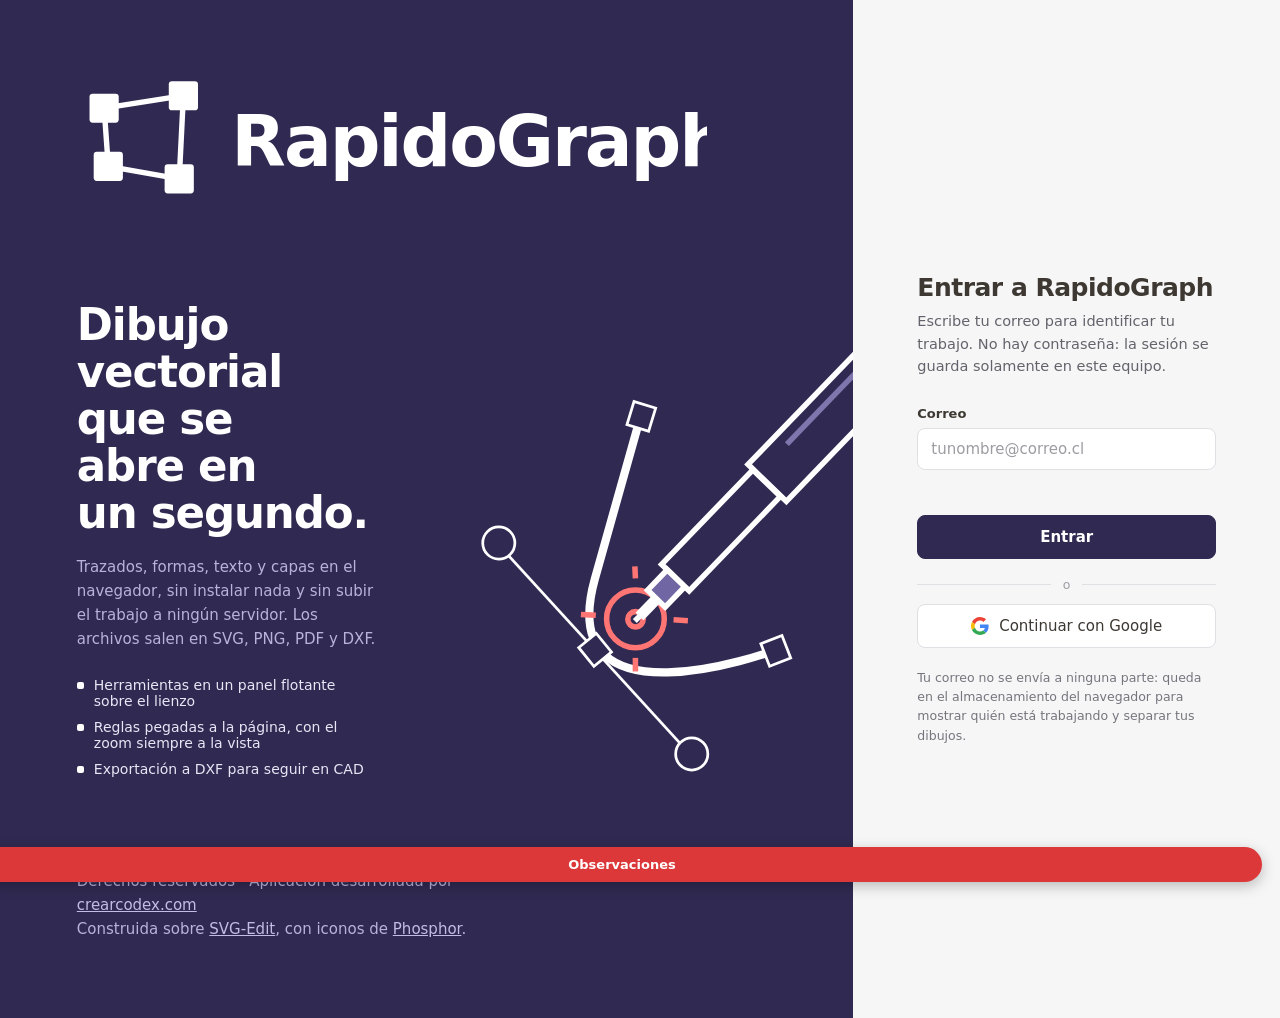
==== inicio.html @ 422cecb5 "RapidoGraph: editor vectorial web publicado en GitHub Pages Sitio estático con SVG-Edit 7.4.2 y la c" ====
<!DOCTYPE html>
<html lang="es">

<head>
  <meta charset="utf-8" />
  <meta name="viewport" content="width=device-width, initial-scale=1" />
  <title>RapidoGraph — dibujo vectorial</title>
  <link rel="icon" href="./marca/glifo.svg" />
  <style>
    :root {
      --tinta: #302a52;
      --tinta-alta: #423a6d;
      --tinta-texto: #e9e5f5;
      --crema: #f6f6f7;
      --marfil: #ffffff;
      --grafito: #3d3832;
      --borde: #dfdfe4;
      --rojo: #dc3839;
      --curva: cubic-bezier(0.23, 1, 0.32, 1);
    }

    * { box-sizing: border-box; }

    body {
      margin: 0;
      min-height: 100vh;
      display: grid;
      grid-template-columns: 2fr 1fr;
      font-family: 'Segoe UI', Inter, system-ui, sans-serif;
      color: var(--grafito);
      background: var(--crema);
    }

    /* ---------- lado de la marca ---------- */
    .presentacion {
      background: var(--tinta);
      color: var(--tinta-texto);
      padding: clamp(32px, 6vw, 80px);
      display: flex;
      flex-direction: column;
      justify-content: space-between;
      gap: 48px;
      overflow: hidden;
      position: relative;
    }

    .presentacion img.logo {
      width: min(720px, 90%);
      height: auto;
      color: var(--marfil);
    }

    .presentacion h1 {
      font-size: clamp(30px, 3.4vw, 46px);
      line-height: 1.08;
      letter-spacing: -0.025em;
      margin: 0 0 18px;
      max-width: 22ch;
      color: var(--marfil);
      text-wrap: balance;
    }

    .presentacion p {
      margin: 0;
      max-width: 46ch;
      font-size: 15px;
      line-height: 1.6;
      color: #b9b2dd;
    }

    .capacidades {
      list-style: none;
      margin: 26px 0 0;
      padding: 0;
      display: grid;
      gap: 10px;
      font-size: 14px;
      color: var(--tinta-texto);
    }

    .capacidades li {
      display: flex;
      align-items: baseline;
      gap: 10px;
    }

    .capacidades li::before {
      content: "";
      width: 7px;
      height: 7px;
      flex: 0 0 auto;
      border-radius: 2px;
      background: var(--marfil);
      transform: translateY(-1px);
    }

    .pie {
      font-size: 12.5px;
      color: #8f88bd;
    }

    .pie a { color: #c3bce6; }

    /* ---------- lado del ingreso ---------- */
    .ingreso {
      display: flex;
      align-items: center;
      justify-content: center;
      padding: clamp(28px, 5vw, 64px);
    }

    form {
      width: 100%;
      max-width: 380px;
    }

    h2 {
      font-size: 25px;
      letter-spacing: -0.02em;
      margin: 0 0 8px;
    }

    .subtitulo {
      margin: 0 0 28px;
      font-size: 14.5px;
      line-height: 1.55;
      color: #63636b;
    }

    label {
      display: block;
      font-size: 13px;
      font-weight: 600;
      margin-bottom: 7px;
    }

    input[type="email"] {
      width: 100%;
      font: inherit;
      font-size: 15px;
      color: var(--grafito);
      background: var(--marfil);
      border: 1px solid var(--borde);
      border-radius: 8px;
      padding: 11px 13px;
      caret-color: var(--rojo);
      transition: border-color 140ms ease, box-shadow 140ms ease;
    }

    input[type="email"]::placeholder { color: #9c9ca3; }

    input[type="email"]:hover { border-color: #c9c9d1; }

    input[type="email"]:focus {
      outline: none;
      border-color: var(--tinta);
      box-shadow: 0 0 0 3px rgba(48, 42, 82, .16);
    }

    input[type="email"][aria-invalid="true"] {
      border-color: var(--rojo);
      box-shadow: 0 0 0 3px rgba(220, 56, 57, .15);
    }

    .aviso {
      min-height: 19px;
      margin: 8px 0 0;
      font-size: 13px;
      color: var(--rojo);
    }

    button {
      width: 100%;
      margin-top: 18px;
      font: inherit;
      font-size: 15px;
      font-weight: 600;
      color: var(--marfil);
      background: var(--tinta);
      border: 1px solid var(--tinta);
      border-radius: 8px;
      padding: 12px 16px;
      cursor: pointer;
      transition: background-color 140ms ease, transform 140ms var(--curva);
    }

    button:hover { background: var(--tinta-alta); }
    button:active { transform: scale(0.985); }

    button:focus-visible {
      outline: 2px solid var(--tinta);
      outline-offset: 2px;
    }

    .letra-chica {
      margin: 20px 0 0;
      font-size: 12.5px;
      line-height: 1.55;
      color: #75757d;
    }

    .ultimo {
      margin-top: 24px;
      padding-top: 18px;
      border-top: 1px solid var(--borde);
      font-size: 13px;
      color: #63636b;
    }

    .ultimo button {
      width: auto;
      margin: 8px 0 0;
      font-size: 13.5px;
      font-weight: 500;
      color: var(--grafito);
      background: var(--marfil);
      border-color: var(--borde);
      padding: 8px 13px;
    }

    .ultimo button:hover { background: #e8e8ec; }

    .contenido {
      display: grid;
      grid-template-columns: minmax(300px, 1fr) auto;
      align-items: center;
      gap: clamp(24px, 4vw, 64px);
    }

    /* el dibujo del lápiz en su versión para fondo oscuro, sin lámina */
    .vitrina {
      justify-self: end;
    }

    .vitrina img {
      display: block;
      width: clamp(380px, 44vw, 780px);
      height: auto;
    }

    .separador {
      display: flex;
      align-items: center;
      gap: 12px;
      margin: 18px 0 12px;
      color: #9c9ca3;
      font-size: 12.5px;
    }

    .separador::before,
    .separador::after {
      content: "";
      flex: 1;
      border-top: 1px solid var(--borde);
    }

    button.google {
      display: flex;
      align-items: center;
      justify-content: center;
      gap: 10px;
      margin-top: 0;
      color: var(--grafito);
      background: var(--marfil);
      border: 1px solid var(--borde);
      font-weight: 500;
    }

    button.google:hover { background: #ececf0; }

    #zona_google .aviso {
      color: #63636b;
      min-height: 0;
    }

    #zona_google .aviso a { color: var(--tinta); }

    @media (max-width: 1100px) {
      .contenido { grid-template-columns: 1fr; }
      .vitrina { justify-self: start; }
    }

    @media (max-width: 860px) {
      body { grid-template-columns: 1fr; }
      .presentacion { gap: 28px; }
      .capacidades { display: none; }
    }

    @media (prefers-reduced-motion: reduce) {
      * { transition-duration: 0s !important; }
      button:active { transform: none; }
    }
  </style>
</head>

<body>
  <section class="presentacion">
    <img class="logo" src="./marca/rapidograph-blanco.svg" alt="RapidoGraph" width="360" height="89" />
    <div class="contenido">
      <div>
        <h1>Dibujo vectorial que se abre en un segundo.</h1>
        <p>
          Trazados, formas, texto y capas en el navegador, sin instalar nada y sin subir
          el trabajo a ningún servidor. Los archivos salen en SVG, PNG, PDF y DXF.
        </p>
        <ul class="capacidades">
          <li>Herramientas en un panel flotante sobre el lienzo</li>
          <li>Reglas pegadas a la página, con el zoom siempre a la vista</li>
          <li>Exportación a DXF para seguir en CAD</li>
        </ul>
      </div>
      <div class="vitrina">
        <img src="./marca/lapiz-portada-oscuro.svg" width="1200" height="1200"
          alt="Lápiz dibujando un trazado vectorial con nodos" />
      </div>
    </div>
    <p class="pie">
      Derechos reservados · Aplicación desarrollada por
      <a href="https://crearcodex.com">crearcodex.com</a><br>
      Construida sobre <a href="https://github.com/SVG-Edit/svgedit">SVG-Edit</a>,
      con iconos de <a href="https://phosphoricons.com">Phosphor</a>.
    </p>
  </section>

  <section class="ingreso">
    <form id="formulario" novalidate>
      <h2>Entrar a RapidoGraph</h2>
      <p class="subtitulo">
        Escribe tu correo para identificar tu trabajo. No hay contraseña: la sesión se
        guarda solamente en este equipo.
      </p>

      <label for="correo">Correo</label>
      <input id="correo" name="correo" type="email" inputmode="email" autocomplete="email"
        placeholder="tunombre@correo.cl" aria-describedby="aviso" required />
      <p class="aviso" id="aviso" role="status"></p>

      <button type="submit">Entrar</button>

      <div class="separador" aria-hidden="true"><span>o</span></div>

      <!-- Cuando hay un ID de cliente configurado, aquí se dibuja el botón
           oficial de Google; si no, un botón propio que explica cómo activarlo. -->
      <div id="zona_google">
        <button type="button" id="boton_google" class="google">
          <svg width="18" height="18" viewBox="0 0 48 48" aria-hidden="true">
            <path fill="#EA4335" d="M24 9.5c3.54 0 6.71 1.22 9.21 3.6l6.85-6.85C35.9 2.38 30.47 0 24 0 14.62 0 6.51 5.38 2.56 13.22l7.98 6.19C12.43 13.72 17.74 9.5 24 9.5z"/>
            <path fill="#4285F4" d="M46.98 24.55c0-1.57-.15-3.09-.38-4.55H24v9.02h12.94c-.58 2.96-2.26 5.48-4.78 7.18l7.73 6c4.51-4.18 7.09-10.36 7.09-17.65z"/>
            <path fill="#FBBC05" d="M10.53 28.59c-.48-1.45-.76-2.99-.76-4.59s.27-3.14.76-4.59l-7.98-6.19C.92 16.46 0 20.12 0 24c0 3.88.92 7.54 2.56 10.78l7.97-6.19z"/>
            <path fill="#34A853" d="M24 48c6.48 0 11.93-2.13 15.89-5.81l-7.73-6c-2.15 1.45-4.92 2.3-8.16 2.3-6.26 0-11.57-4.22-13.47-9.91l-7.98 6.19C6.51 42.62 14.62 48 24 48z"/>
          </svg>
          Continuar con Google
        </button>
        <p class="aviso" id="aviso_google" role="status"></p>
      </div>

      <p class="letra-chica">
        Tu correo no se envía a ninguna parte: queda en el almacenamiento del navegador
        para mostrar quién está trabajando y separar tus dibujos.
      </p>

      <div class="ultimo" id="ultimo" hidden>
        La última sesión en este equipo fue <strong id="ultimo_correo"></strong>.
        <button type="button" id="continuar">Continuar con esa cuenta</button>
      </div>
    </form>
  </section>

  <script type="module">
    import { GOOGLE_CLIENT_ID } from './config-google.js'

    const CLAVE = 'rg_sesion'
    const formulario = document.getElementById('formulario')
    const campo = document.getElementById('correo')
    const aviso = document.getElementById('aviso')

    const leer = () => {
      try {
        const bruto = localStorage.getItem(CLAVE)
        return bruto ? JSON.parse(bruto) : null
      } catch { return null }
    }

    const entrar = (correo) => {
      try {
        localStorage.setItem(CLAVE, JSON.stringify({ correo, desde: new Date().toISOString() }))
      } catch {
        aviso.textContent = 'El navegador no permite guardar la sesión; se abrirá igual.'
      }
      location.href = './index.html'
    }

    // Si ya hubo una sesión en este equipo, se ofrece continuar con ella.
    const previa = leer()
    if (previa && previa.correo) {
      campo.value = previa.correo
      const bloque = document.getElementById('ultimo')
      document.getElementById('ultimo_correo').textContent = previa.correo
      bloque.hidden = false
      document.getElementById('continuar').addEventListener('click', () => entrar(previa.correo))
    }

    campo.addEventListener('input', () => {
      campo.removeAttribute('aria-invalid')
      aviso.textContent = ''
    })

    formulario.addEventListener('submit', (evento) => {
      evento.preventDefault()
      const correo = campo.value.trim()
      const valido = /^[^\s@]+@[^\s@]+\.[^\s@]{2,}$/.test(correo)
      if (!valido) {
        campo.setAttribute('aria-invalid', 'true')
        aviso.textContent = correo ? 'Ese correo no parece válido.' : 'Escribe tu correo para entrar.'
        campo.focus()
        return
      }
      entrar(correo)
    })

    /* ---------- acceso con Google (Google Identity Services) ---------- */
    const botonGoogle = document.getElementById('boton_google')
    const avisoGoogle = document.getElementById('aviso_google')

    // El token de Google es un JWT: la identidad viene en la parte del medio.
    const correoDelToken = (jwt) => {
      const cuerpo = JSON.parse(atob(jwt.split('.')[1].replace(/-/g, '+').replace(/_/g, '/')))
      return cuerpo.email_verified ? cuerpo.email : null
    }

    const cargarGoogle = () => new Promise((resolve, reject) => {
      if (window.google && window.google.accounts) return resolve()
      const script = document.createElement('script')
      script.src = 'https://accounts.google.com/gsi/client'
      script.onload = () => resolve()
      script.onerror = () => reject(new Error('sin conexión con Google'))
      document.head.append(script)
    })

    if (GOOGLE_CLIENT_ID) {
      cargarGoogle().then(() => {
        window.google.accounts.id.initialize({
          client_id: GOOGLE_CLIENT_ID,
          callback: (r) => {
            const correo = correoDelToken(r.credential)
            if (correo) entrar(correo)
            else avisoGoogle.textContent = 'Google no confirmó el correo de esa cuenta.'
          }
        })
        // el botón oficial reemplaza al propio
        botonGoogle.remove()
        window.google.accounts.id.renderButton(document.getElementById('zona_google'), {
          type: 'standard', theme: 'outline', size: 'large',
          text: 'continue_with', width: 380, locale: 'es'
        })
      }).catch(() => {
        avisoGoogle.textContent = 'No se pudo cargar el acceso de Google (¿sin internet?). Usa el correo de más arriba.'
      })
    } else {
      botonGoogle.addEventListener('click', () => {
        avisoGoogle.innerHTML = 'Para activar el acceso con Google hay que crear un ' +
          'ID de cliente OAuth (gratis) en la <a href="https://console.cloud.google.com/apis/credentials">consola de Google</a> ' +
          'y pegarlo en <code>app/config-google.js</code>; las instrucciones están en ese archivo. ' +
          'Mientras tanto, entra con tu correo más arriba.'
      })
    }
  </script>
  <script type="module" src="./anotador.js"></script>
</body>

</html>
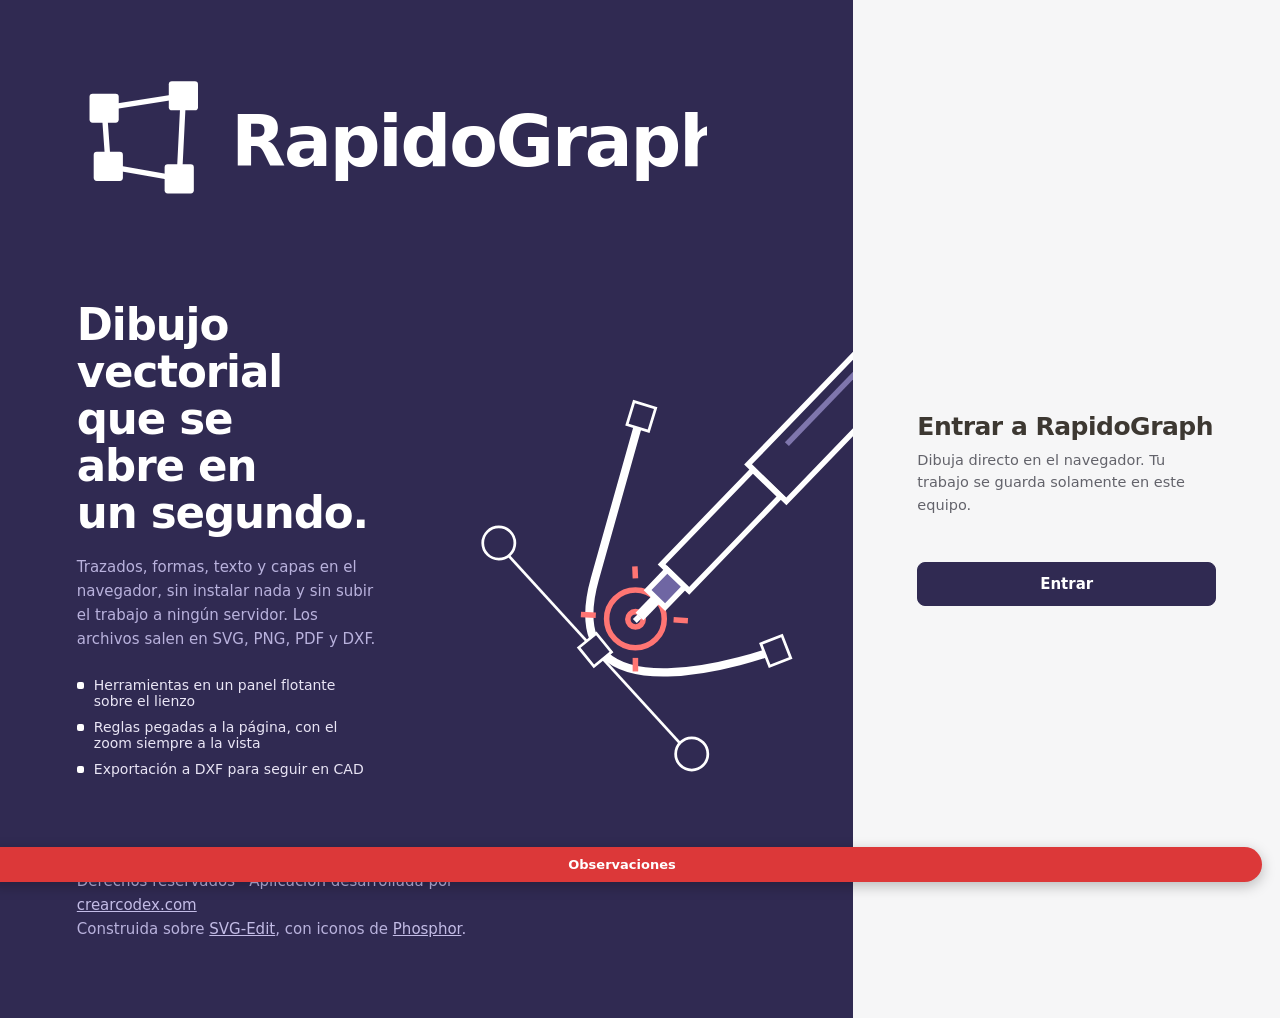
==== commit 0d7cb9bb: "Portada: ingreso solo con el botón Entrar Se retira por ahora el ingreso por correo y el acceso con " ====
--- a/inicio.html
+++ b/inicio.html
@@ -109,7 +109,8 @@
       padding: clamp(28px, 5vw, 64px);
     }
 
-    form {
+    form,
+    .entrada {
       width: 100%;
       max-width: 380px;
     }
@@ -323,147 +324,22 @@
   </section>
 
   <section class="ingreso">
-    <form id="formulario" novalidate>
+    <div class="entrada">
       <h2>Entrar a RapidoGraph</h2>
       <p class="subtitulo">
-        Escribe tu correo para identificar tu trabajo. No hay contraseña: la sesión se
-        guarda solamente en este equipo.
+        Dibuja directo en el navegador. Tu trabajo se guarda solamente en este equipo.
       </p>
-
-      <label for="correo">Correo</label>
-      <input id="correo" name="correo" type="email" inputmode="email" autocomplete="email"
-        placeholder="tunombre@correo.cl" aria-describedby="aviso" required />
-      <p class="aviso" id="aviso" role="status"></p>
-
-      <button type="submit">Entrar</button>
-
-      <div class="separador" aria-hidden="true"><span>o</span></div>
-
-      <!-- Cuando hay un ID de cliente configurado, aquí se dibuja el botón
-           oficial de Google; si no, un botón propio que explica cómo activarlo. -->
-      <div id="zona_google">
-        <button type="button" id="boton_google" class="google">
-          <svg width="18" height="18" viewBox="0 0 48 48" aria-hidden="true">
-            <path fill="#EA4335" d="M24 9.5c3.54 0 6.71 1.22 9.21 3.6l6.85-6.85C35.9 2.38 30.47 0 24 0 14.62 0 6.51 5.38 2.56 13.22l7.98 6.19C12.43 13.72 17.74 9.5 24 9.5z"/>
-            <path fill="#4285F4" d="M46.98 24.55c0-1.57-.15-3.09-.38-4.55H24v9.02h12.94c-.58 2.96-2.26 5.48-4.78 7.18l7.73 6c4.51-4.18 7.09-10.36 7.09-17.65z"/>
-            <path fill="#FBBC05" d="M10.53 28.59c-.48-1.45-.76-2.99-.76-4.59s.27-3.14.76-4.59l-7.98-6.19C.92 16.46 0 20.12 0 24c0 3.88.92 7.54 2.56 10.78l7.97-6.19z"/>
-            <path fill="#34A853" d="M24 48c6.48 0 11.93-2.13 15.89-5.81l-7.73-6c-2.15 1.45-4.92 2.3-8.16 2.3-6.26 0-11.57-4.22-13.47-9.91l-7.98 6.19C6.51 42.62 14.62 48 24 48z"/>
-          </svg>
-          Continuar con Google
-        </button>
-        <p class="aviso" id="aviso_google" role="status"></p>
-      </div>
-
-      <p class="letra-chica">
-        Tu correo no se envía a ninguna parte: queda en el almacenamiento del navegador
-        para mostrar quién está trabajando y separar tus dibujos.
-      </p>
-
-      <div class="ultimo" id="ultimo" hidden>
-        La última sesión en este equipo fue <strong id="ultimo_correo"></strong>.
-        <button type="button" id="continuar">Continuar con esa cuenta</button>
-      </div>
-    </form>
+      <button type="button" id="entrar">Entrar</button>
+    </div>
   </section>
 
   <script type="module">
-    import { GOOGLE_CLIENT_ID } from './config-google.js'
-
-    const CLAVE = 'rg_sesion'
-    const formulario = document.getElementById('formulario')
-    const campo = document.getElementById('correo')
-    const aviso = document.getElementById('aviso')
-
-    const leer = () => {
+    document.getElementById('entrar').addEventListener('click', () => {
       try {
-        const bruto = localStorage.getItem(CLAVE)
-        return bruto ? JSON.parse(bruto) : null
-      } catch { return null }
-    }
-
-    const entrar = (correo) => {
-      try {
-        localStorage.setItem(CLAVE, JSON.stringify({ correo, desde: new Date().toISOString() }))
-      } catch {
-        aviso.textContent = 'El navegador no permite guardar la sesión; se abrirá igual.'
-      }
+        localStorage.setItem('rg_sesion', JSON.stringify({ correo: null, desde: new Date().toISOString() }))
+      } catch { /* modo privado: el editor abre igual */ }
       location.href = './index.html'
-    }
-
-    // Si ya hubo una sesión en este equipo, se ofrece continuar con ella.
-    const previa = leer()
-    if (previa && previa.correo) {
-      campo.value = previa.correo
-      const bloque = document.getElementById('ultimo')
-      document.getElementById('ultimo_correo').textContent = previa.correo
-      bloque.hidden = false
-      document.getElementById('continuar').addEventListener('click', () => entrar(previa.correo))
-    }
-
-    campo.addEventListener('input', () => {
-      campo.removeAttribute('aria-invalid')
-      aviso.textContent = ''
     })
-
-    formulario.addEventListener('submit', (evento) => {
-      evento.preventDefault()
-      const correo = campo.value.trim()
-      const valido = /^[^\s@]+@[^\s@]+\.[^\s@]{2,}$/.test(correo)
-      if (!valido) {
-        campo.setAttribute('aria-invalid', 'true')
-        aviso.textContent = correo ? 'Ese correo no parece válido.' : 'Escribe tu correo para entrar.'
-        campo.focus()
-        return
-      }
-      entrar(correo)
-    })
-
-    /* ---------- acceso con Google (Google Identity Services) ---------- */
-    const botonGoogle = document.getElementById('boton_google')
-    const avisoGoogle = document.getElementById('aviso_google')
-
-    // El token de Google es un JWT: la identidad viene en la parte del medio.
-    const correoDelToken = (jwt) => {
-      const cuerpo = JSON.parse(atob(jwt.split('.')[1].replace(/-/g, '+').replace(/_/g, '/')))
-      return cuerpo.email_verified ? cuerpo.email : null
-    }
-
-    const cargarGoogle = () => new Promise((resolve, reject) => {
-      if (window.google && window.google.accounts) return resolve()
-      const script = document.createElement('script')
-      script.src = 'https://accounts.google.com/gsi/client'
-      script.onload = () => resolve()
-      script.onerror = () => reject(new Error('sin conexión con Google'))
-      document.head.append(script)
-    })
-
-    if (GOOGLE_CLIENT_ID) {
-      cargarGoogle().then(() => {
-        window.google.accounts.id.initialize({
-          client_id: GOOGLE_CLIENT_ID,
-          callback: (r) => {
-            const correo = correoDelToken(r.credential)
-            if (correo) entrar(correo)
-            else avisoGoogle.textContent = 'Google no confirmó el correo de esa cuenta.'
-          }
-        })
-        // el botón oficial reemplaza al propio
-        botonGoogle.remove()
-        window.google.accounts.id.renderButton(document.getElementById('zona_google'), {
-          type: 'standard', theme: 'outline', size: 'large',
-          text: 'continue_with', width: 380, locale: 'es'
-        })
-      }).catch(() => {
-        avisoGoogle.textContent = 'No se pudo cargar el acceso de Google (¿sin internet?). Usa el correo de más arriba.'
-      })
-    } else {
-      botonGoogle.addEventListener('click', () => {
-        avisoGoogle.innerHTML = 'Para activar el acceso con Google hay que crear un ' +
-          'ID de cliente OAuth (gratis) en la <a href="https://console.cloud.google.com/apis/credentials">consola de Google</a> ' +
-          'y pegarlo en <code>app/config-google.js</code>; las instrucciones están en ese archivo. ' +
-          'Mientras tanto, entra con tu correo más arriba.'
-      })
-    }
   </script>
   <script type="module" src="./anotador.js"></script>
 </body>
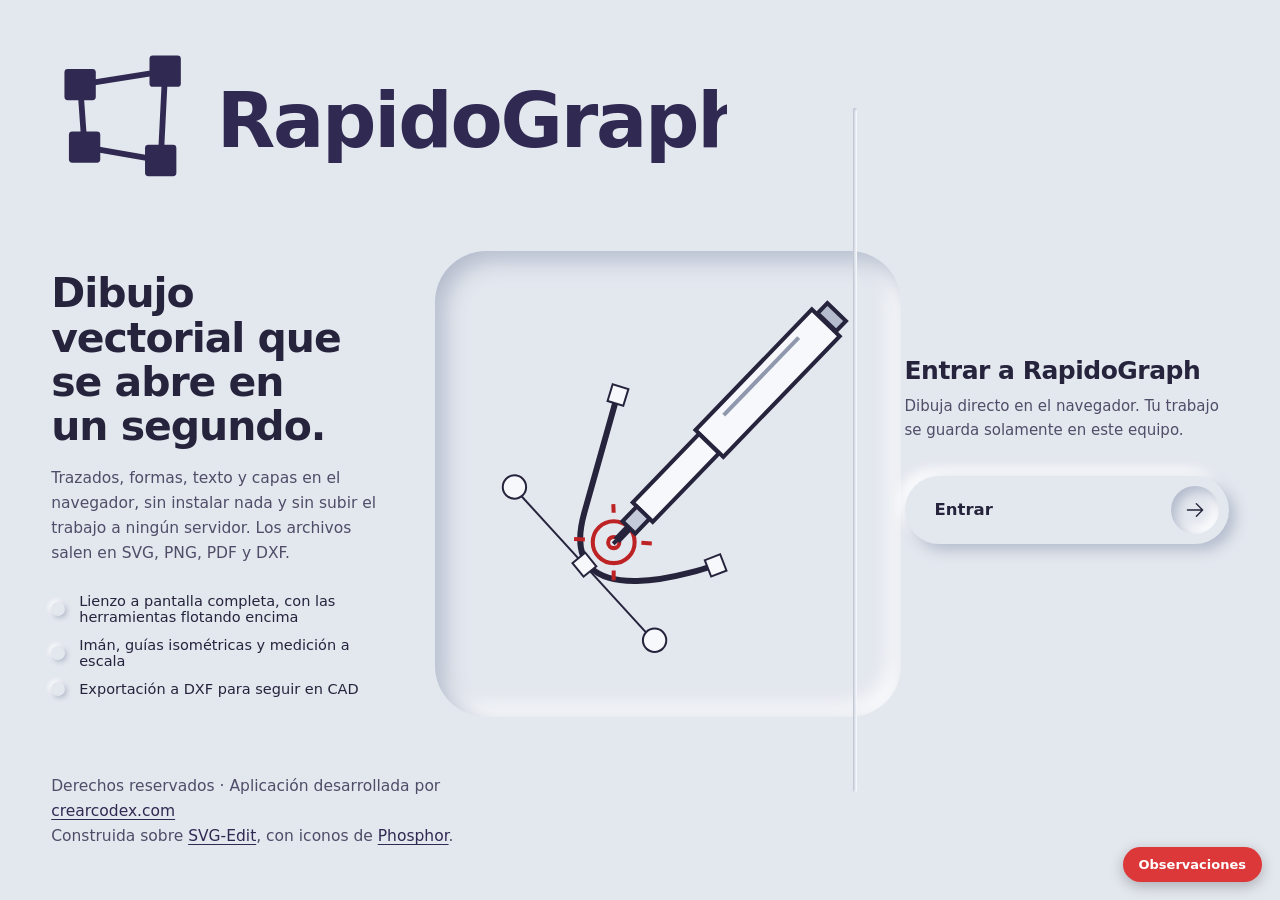
==== commit be1c3a60: "Portada en relieve, con el logotipo y el lápiz grande La portada comparte la superficie neumórfica d" ====
--- a/inicio.html
+++ b/inicio.html
@@ -1,347 +1,324 @@
-<!DOCTYPE html>
-<html lang="es">
-
-<head>
-  <meta charset="utf-8" />
-  <meta name="viewport" content="width=device-width, initial-scale=1" />
-  <title>RapidoGraph — dibujo vectorial</title>
-  <link rel="icon" href="./marca/glifo.svg" />
-  <style>
-    :root {
-      --tinta: #302a52;
-      --tinta-alta: #423a6d;
-      --tinta-texto: #e9e5f5;
-      --crema: #f6f6f7;
-      --marfil: #ffffff;
-      --grafito: #3d3832;
-      --borde: #dfdfe4;
-      --rojo: #dc3839;
-      --curva: cubic-bezier(0.23, 1, 0.32, 1);
-    }
-
-    * { box-sizing: border-box; }
-
-    body {
-      margin: 0;
-      min-height: 100vh;
-      display: grid;
-      grid-template-columns: 2fr 1fr;
-      font-family: 'Segoe UI', Inter, system-ui, sans-serif;
-      color: var(--grafito);
-      background: var(--crema);
-    }
-
-    /* ---------- lado de la marca ---------- */
-    .presentacion {
-      background: var(--tinta);
-      color: var(--tinta-texto);
-      padding: clamp(32px, 6vw, 80px);
-      display: flex;
-      flex-direction: column;
-      justify-content: space-between;
-      gap: 48px;
-      overflow: hidden;
-      position: relative;
-    }
-
-    .presentacion img.logo {
-      width: min(720px, 90%);
-      height: auto;
-      color: var(--marfil);
-    }
-
-    .presentacion h1 {
-      font-size: clamp(30px, 3.4vw, 46px);
-      line-height: 1.08;
-      letter-spacing: -0.025em;
-      margin: 0 0 18px;
-      max-width: 22ch;
-      color: var(--marfil);
-      text-wrap: balance;
-    }
-
-    .presentacion p {
-      margin: 0;
-      max-width: 46ch;
-      font-size: 15px;
-      line-height: 1.6;
-      color: #b9b2dd;
-    }
-
-    .capacidades {
-      list-style: none;
-      margin: 26px 0 0;
-      padding: 0;
-      display: grid;
-      gap: 10px;
-      font-size: 14px;
-      color: var(--tinta-texto);
-    }
-
-    .capacidades li {
-      display: flex;
-      align-items: baseline;
-      gap: 10px;
-    }
-
-    .capacidades li::before {
-      content: "";
-      width: 7px;
-      height: 7px;
-      flex: 0 0 auto;
-      border-radius: 2px;
-      background: var(--marfil);
-      transform: translateY(-1px);
-    }
-
-    .pie {
-      font-size: 12.5px;
-      color: #8f88bd;
-    }
-
-    .pie a { color: #c3bce6; }
-
-    /* ---------- lado del ingreso ---------- */
-    .ingreso {
-      display: flex;
-      align-items: center;
-      justify-content: center;
-      padding: clamp(28px, 5vw, 64px);
-    }
-
-    form,
-    .entrada {
-      width: 100%;
-      max-width: 380px;
-    }
-
-    h2 {
-      font-size: 25px;
-      letter-spacing: -0.02em;
-      margin: 0 0 8px;
-    }
-
-    .subtitulo {
-      margin: 0 0 28px;
-      font-size: 14.5px;
-      line-height: 1.55;
-      color: #63636b;
-    }
-
-    label {
-      display: block;
-      font-size: 13px;
-      font-weight: 600;
-      margin-bottom: 7px;
-    }
-
-    input[type="email"] {
-      width: 100%;
-      font: inherit;
-      font-size: 15px;
-      color: var(--grafito);
-      background: var(--marfil);
-      border: 1px solid var(--borde);
-      border-radius: 8px;
-      padding: 11px 13px;
-      caret-color: var(--rojo);
-      transition: border-color 140ms ease, box-shadow 140ms ease;
-    }
-
-    input[type="email"]::placeholder { color: #9c9ca3; }
-
-    input[type="email"]:hover { border-color: #c9c9d1; }
-
-    input[type="email"]:focus {
-      outline: none;
-      border-color: var(--tinta);
-      box-shadow: 0 0 0 3px rgba(48, 42, 82, .16);
-    }
-
-    input[type="email"][aria-invalid="true"] {
-      border-color: var(--rojo);
-      box-shadow: 0 0 0 3px rgba(220, 56, 57, .15);
-    }
-
-    .aviso {
-      min-height: 19px;
-      margin: 8px 0 0;
-      font-size: 13px;
-      color: var(--rojo);
-    }
-
-    button {
-      width: 100%;
-      margin-top: 18px;
-      font: inherit;
-      font-size: 15px;
-      font-weight: 600;
-      color: var(--marfil);
-      background: var(--tinta);
-      border: 1px solid var(--tinta);
-      border-radius: 8px;
-      padding: 12px 16px;
-      cursor: pointer;
-      transition: background-color 140ms ease, transform 140ms var(--curva);
-    }
-
-    button:hover { background: var(--tinta-alta); }
-    button:active { transform: scale(0.985); }
-
-    button:focus-visible {
-      outline: 2px solid var(--tinta);
-      outline-offset: 2px;
-    }
-
-    .letra-chica {
-      margin: 20px 0 0;
-      font-size: 12.5px;
-      line-height: 1.55;
-      color: #75757d;
-    }
-
-    .ultimo {
-      margin-top: 24px;
-      padding-top: 18px;
-      border-top: 1px solid var(--borde);
-      font-size: 13px;
-      color: #63636b;
-    }
-
-    .ultimo button {
-      width: auto;
-      margin: 8px 0 0;
-      font-size: 13.5px;
-      font-weight: 500;
-      color: var(--grafito);
-      background: var(--marfil);
-      border-color: var(--borde);
-      padding: 8px 13px;
-    }
-
-    .ultimo button:hover { background: #e8e8ec; }
-
-    .contenido {
-      display: grid;
-      grid-template-columns: minmax(300px, 1fr) auto;
-      align-items: center;
-      gap: clamp(24px, 4vw, 64px);
-    }
-
-    /* el dibujo del lápiz en su versión para fondo oscuro, sin lámina */
-    .vitrina {
-      justify-self: end;
-    }
-
-    .vitrina img {
-      display: block;
-      width: clamp(380px, 44vw, 780px);
-      height: auto;
-    }
-
-    .separador {
-      display: flex;
-      align-items: center;
-      gap: 12px;
-      margin: 18px 0 12px;
-      color: #9c9ca3;
-      font-size: 12.5px;
-    }
-
-    .separador::before,
-    .separador::after {
-      content: "";
-      flex: 1;
-      border-top: 1px solid var(--borde);
-    }
-
-    button.google {
-      display: flex;
-      align-items: center;
-      justify-content: center;
-      gap: 10px;
-      margin-top: 0;
-      color: var(--grafito);
-      background: var(--marfil);
-      border: 1px solid var(--borde);
-      font-weight: 500;
-    }
-
-    button.google:hover { background: #ececf0; }
-
-    #zona_google .aviso {
-      color: #63636b;
-      min-height: 0;
-    }
-
-    #zona_google .aviso a { color: var(--tinta); }
-
-    @media (max-width: 1100px) {
-      .contenido { grid-template-columns: 1fr; }
-      .vitrina { justify-self: start; }
-    }
-
-    @media (max-width: 860px) {
-      body { grid-template-columns: 1fr; }
-      .presentacion { gap: 28px; }
-      .capacidades { display: none; }
-    }
-
-    @media (prefers-reduced-motion: reduce) {
-      * { transition-duration: 0s !important; }
-      button:active { transform: none; }
-    }
-  </style>
-</head>
-
-<body>
-  <section class="presentacion">
-    <img class="logo" src="./marca/rapidograph-blanco.svg" alt="RapidoGraph" width="360" height="89" />
-    <div class="contenido">
-      <div>
-        <h1>Dibujo vectorial que se abre en un segundo.</h1>
-        <p>
-          Trazados, formas, texto y capas en el navegador, sin instalar nada y sin subir
-          el trabajo a ningún servidor. Los archivos salen en SVG, PNG, PDF y DXF.
-        </p>
-        <ul class="capacidades">
-          <li>Herramientas en un panel flotante sobre el lienzo</li>
-          <li>Reglas pegadas a la página, con el zoom siempre a la vista</li>
-          <li>Exportación a DXF para seguir en CAD</li>
-        </ul>
-      </div>
-      <div class="vitrina">
-        <img src="./marca/lapiz-portada-oscuro.svg" width="1200" height="1200"
-          alt="Lápiz dibujando un trazado vectorial con nodos" />
-      </div>
-    </div>
-    <p class="pie">
-      Derechos reservados · Aplicación desarrollada por
-      <a href="https://crearcodex.com">crearcodex.com</a><br>
-      Construida sobre <a href="https://github.com/SVG-Edit/svgedit">SVG-Edit</a>,
-      con iconos de <a href="https://phosphoricons.com">Phosphor</a>.
-    </p>
-  </section>
-
-  <section class="ingreso">
-    <div class="entrada">
-      <h2>Entrar a RapidoGraph</h2>
-      <p class="subtitulo">
-        Dibuja directo en el navegador. Tu trabajo se guarda solamente en este equipo.
-      </p>
-      <button type="button" id="entrar">Entrar</button>
-    </div>
-  </section>
-
-  <script type="module">
-    document.getElementById('entrar').addEventListener('click', () => {
-      try {
-        localStorage.setItem('rg_sesion', JSON.stringify({ correo: null, desde: new Date().toISOString() }))
-      } catch { /* modo privado: el editor abre igual */ }
-      location.href = './index.html'
-    })
-  </script>
-  <script type="module" src="./anotador.js"></script>
-</body>
-
-</html>
+<!DOCTYPE html>
+<html lang="es">
+
+<head>
+  <meta charset="utf-8" />
+  <meta name="viewport" content="width=device-width, initial-scale=1" />
+  <title>RapidoGraph — dibujo vectorial</title>
+  <link rel="icon" href="./marca/glifo.svg" />
+  <style>
+    /* Misma superficie en relieve que el editor: un solo tono, y la forma la dan
+       una sombra de luz arriba a la izquierda y otra de sombra abajo a la derecha. */
+    :root {
+      --nm-base: #e3e7ee;
+      --nm-luz: #ffffff;
+      --nm-sombra: #b3bbcc;
+      --nm-sombra-honda: #a3adc1;
+      --nm-tinta: #26243d;         /* 12.1:1 sobre la base */
+      --nm-tinta-suave: #4f4d68;   /* 6.5:1 */
+      --nm-acento: #bd2325;        /* 4.9:1 */
+      --nm-indigo: #302a52;
+
+      --nm-relieve: 6px 6px 14px var(--nm-sombra), -6px -6px 14px var(--nm-luz);
+      --nm-relieve-alto: 10px 14px 26px var(--nm-sombra-honda), -9px -9px 20px var(--nm-luz);
+      --nm-relieve-bajo: 2px 2px 5px var(--nm-sombra), -2px -2px 5px var(--nm-luz);
+      --nm-hundido: inset 5px 5px 11px var(--nm-sombra), inset -5px -5px 11px var(--nm-luz);
+      --nm-bandeja: inset 9px 9px 22px var(--nm-sombra), inset -9px -9px 22px var(--nm-luz);
+
+      --nm-tiempo: 200ms;
+      --nm-curva: cubic-bezier(0.22, 1, 0.36, 1);
+    }
+
+    * { box-sizing: border-box; }
+
+    html { background: var(--nm-base); }
+
+    body {
+      margin: 0;
+      min-height: 100vh;
+      display: grid;
+      grid-template-columns: 2fr 1fr;
+      font-family: 'Segoe UI', Inter, system-ui, sans-serif;
+      color: var(--nm-tinta);
+      background: var(--nm-base);
+    }
+
+    ::selection { background: rgba(48, 42, 82, .22); }
+
+    /* ---------- presentación ---------- */
+    .presentacion {
+      padding: clamp(28px, 4vw, 64px);
+      display: flex;
+      flex-direction: column;
+      justify-content: space-between;
+      gap: clamp(24px, 3vw, 40px);
+      min-width: 0;
+    }
+
+    .presentacion img.logo {
+      display: block;
+      width: min(720px, 90%);
+      height: auto;
+    }
+
+    .contenido {
+      display: grid;
+      grid-template-columns: minmax(340px, 1fr) auto;
+      align-items: center;
+      gap: clamp(28px, 3.4vw, 56px);
+    }
+
+    h1 {
+      margin: 0 0 18px;
+      max-width: 20ch;
+      font-size: clamp(30px, 3.2vw, 46px);
+      line-height: 1.08;
+      letter-spacing: -0.025em;
+      text-wrap: balance;
+    }
+
+    .presentacion p {
+      margin: 0;
+      max-width: 46ch;
+      font-size: 15.5px;
+      line-height: 1.6;
+      color: var(--nm-tinta-suave);
+    }
+
+    .capacidades {
+      list-style: none;
+      margin: 28px 0 0;
+      padding: 0;
+      display: grid;
+      gap: 12px;
+      font-size: 14.5px;
+      color: var(--nm-tinta);
+    }
+
+    .capacidades li {
+      display: flex;
+      align-items: center;
+      gap: 14px;
+    }
+
+    /* la viñeta es un botón en miniatura, del mismo relieve que los del editor */
+    .capacidades li::before {
+      content: "";
+      flex: 0 0 auto;
+      width: 14px;
+      height: 14px;
+      border-radius: 50%;
+      background: var(--nm-base);
+      box-shadow: var(--nm-relieve-bajo);
+    }
+
+    /* el dibujo del lápiz descansa en una bandeja hundida en la superficie */
+    .vitrina {
+      justify-self: end;
+      padding: clamp(18px, 2.2vw, 36px);
+      border-radius: clamp(32px, 4vw, 60px);
+      background: var(--nm-base);
+      box-shadow: var(--nm-bandeja);
+    }
+
+    /* grande, pero sin salirse: el alto de la ventana también manda */
+    .vitrina img {
+      display: block;
+      width: clamp(260px, min(32vw, 46vh), 720px);
+      height: auto;
+    }
+
+    .pie {
+      font-size: 12.5px;
+      line-height: 1.7;
+      color: var(--nm-tinta-suave);
+    }
+
+    .pie a {
+      color: var(--nm-indigo);
+      text-underline-offset: 3px;
+    }
+
+    .pie a:focus-visible,
+    #entrar:focus-visible {
+      outline: 2px solid var(--nm-indigo);
+      outline-offset: 4px;
+    }
+
+    /* ---------- ingreso ---------- */
+    .ingreso {
+      position: relative;
+      display: flex;
+      align-items: center;
+      justify-content: center;
+      padding: clamp(28px, 4vw, 64px);
+    }
+
+    /* surco que separa las dos zonas sin dibujar una barra */
+    .ingreso::before {
+      content: "";
+      position: absolute;
+      left: 0;
+      top: 12%;
+      bottom: 12%;
+      width: 4px;
+      border-radius: 4px;
+      background: var(--nm-base);
+      box-shadow: inset 1px 1px 2px var(--nm-sombra), inset -1px -1px 2px var(--nm-luz);
+    }
+
+    .entrada {
+      width: 100%;
+      max-width: 360px;
+    }
+
+    h2 {
+      margin: 0 0 10px;
+      font-size: 25px;
+      letter-spacing: -0.02em;
+    }
+
+    .subtitulo {
+      margin: 0 0 34px;
+      font-size: 15px;
+      line-height: 1.55;
+      color: var(--nm-tinta-suave);
+    }
+
+    #entrar {
+      width: 100%;
+      display: flex;
+      align-items: center;
+      justify-content: space-between;
+      gap: 16px;
+      font: inherit;
+      font-size: 16.5px;
+      font-weight: 600;
+      color: var(--nm-tinta);
+      background: var(--nm-base);
+      border: 0;
+      border-radius: 999px;
+      padding: 10px 10px 10px 30px;
+      box-shadow: var(--nm-relieve);
+      cursor: pointer;
+      transition: transform var(--nm-tiempo) var(--nm-curva), box-shadow var(--nm-tiempo) ease, color var(--nm-tiempo) ease;
+    }
+
+    /* la flecha vive en su propio círculo hundido: es lo que cambia al pulsar */
+    #entrar .flecha {
+      flex: 0 0 auto;
+      display: grid;
+      place-items: center;
+      width: 48px;
+      height: 48px;
+      border-radius: 50%;
+      background: var(--nm-base);
+      box-shadow: var(--nm-hundido);
+      color: var(--nm-tinta);
+      transition: color var(--nm-tiempo) ease;
+    }
+
+    #entrar .flecha svg {
+      display: block;
+      transition: transform var(--nm-tiempo) var(--nm-curva);
+    }
+
+    #entrar:hover {
+      transform: translateY(-3px);
+      box-shadow: var(--nm-relieve-alto);
+    }
+
+    #entrar:hover .flecha svg { transform: translateX(3px); }
+
+    #entrar:active {
+      transform: translateY(0) scale(0.985);
+      box-shadow: var(--nm-hundido);
+      color: var(--nm-acento);
+    }
+
+    #entrar:active .flecha { color: var(--nm-acento); }
+    #entrar:active .flecha svg { transform: translateX(6px) scale(0.9); }
+
+    /* ---------- pantallas estrechas ---------- */
+    @media (max-width: 1100px) {
+      .contenido { grid-template-columns: 1fr; }
+      .vitrina { justify-self: start; }
+      .vitrina img { width: clamp(240px, min(58vw, 52vh), 520px); }
+    }
+
+    @media (max-width: 860px) {
+      body { grid-template-columns: 1fr; }
+      .presentacion { gap: 28px; }
+      .ingreso { padding-top: 12px; }
+      .ingreso::before { left: 12%; right: 12%; top: 0; bottom: auto; width: auto; height: 4px; }
+      .entrada { max-width: 420px; }
+    }
+
+    @media (prefers-reduced-motion: reduce) {
+      :root { --nm-tiempo: 0ms; }
+      #entrar:hover, #entrar:active { transform: none; }
+      #entrar:hover .flecha svg, #entrar:active .flecha svg { transform: none; }
+    }
+  </style>
+</head>
+
+<body>
+  <section class="presentacion">
+    <img class="logo" src="./marca/rapidograph-tinta.svg" alt="RapidoGraph" width="720" height="153" />
+    <div class="contenido">
+      <div>
+        <h1>Dibujo vectorial que se abre en un segundo.</h1>
+        <p>
+          Trazados, formas, texto y capas en el navegador, sin instalar nada y sin subir
+          el trabajo a ningún servidor. Los archivos salen en SVG, PNG, PDF y DXF.
+        </p>
+        <ul class="capacidades">
+          <li>Lienzo a pantalla completa, con las herramientas flotando encima</li>
+          <li>Imán, guías isométricas y medición a escala</li>
+          <li>Exportación a DXF para seguir en CAD</li>
+        </ul>
+      </div>
+      <div class="vitrina">
+        <img src="./marca/lapiz-portada-relieve.svg" width="1200" height="1200"
+          alt="Lápiz dibujando un trazado vectorial con nodos" />
+      </div>
+    </div>
+    <p class="pie">
+      Derechos reservados · Aplicación desarrollada por
+      <a href="https://crearcodex.com">crearcodex.com</a><br>
+      Construida sobre <a href="https://github.com/SVG-Edit/svgedit">SVG-Edit</a>,
+      con iconos de <a href="https://phosphoricons.com">Phosphor</a>.
+    </p>
+  </section>
+
+  <section class="ingreso">
+    <div class="entrada">
+      <h2>Entrar a RapidoGraph</h2>
+      <p class="subtitulo">
+        Dibuja directo en el navegador. Tu trabajo se guarda solamente en este equipo.
+      </p>
+      <button type="button" id="entrar">
+        Entrar
+        <span class="flecha" aria-hidden="true">
+          <svg width="22" height="22" viewBox="0 0 256 256" fill="currentColor">
+            <path d="M221.66,133.66l-72,72a8,8,0,0,1-11.32-11.32L196.69,136H40a8,8,0,0,1,0-16H196.69L138.34,61.66a8,8,0,0,1,11.32-11.32l72,72A8,8,0,0,1,221.66,133.66Z" />
+          </svg>
+        </span>
+      </button>
+    </div>
+  </section>
+
+  <script type="module">
+    document.getElementById('entrar').addEventListener('click', () => {
+      try {
+        localStorage.setItem('rg_sesion', JSON.stringify({ correo: null, desde: new Date().toISOString() }))
+      } catch { /* modo privado: el editor abre igual */ }
+      location.href = './index.html'
+    })
+  </script>
+  <script type="module">
+    import('./anotador.js?v=' + Date.now()).catch(e => console.error('No cargó el anotador', e))
+  </script>
+</body>
+
+</html>
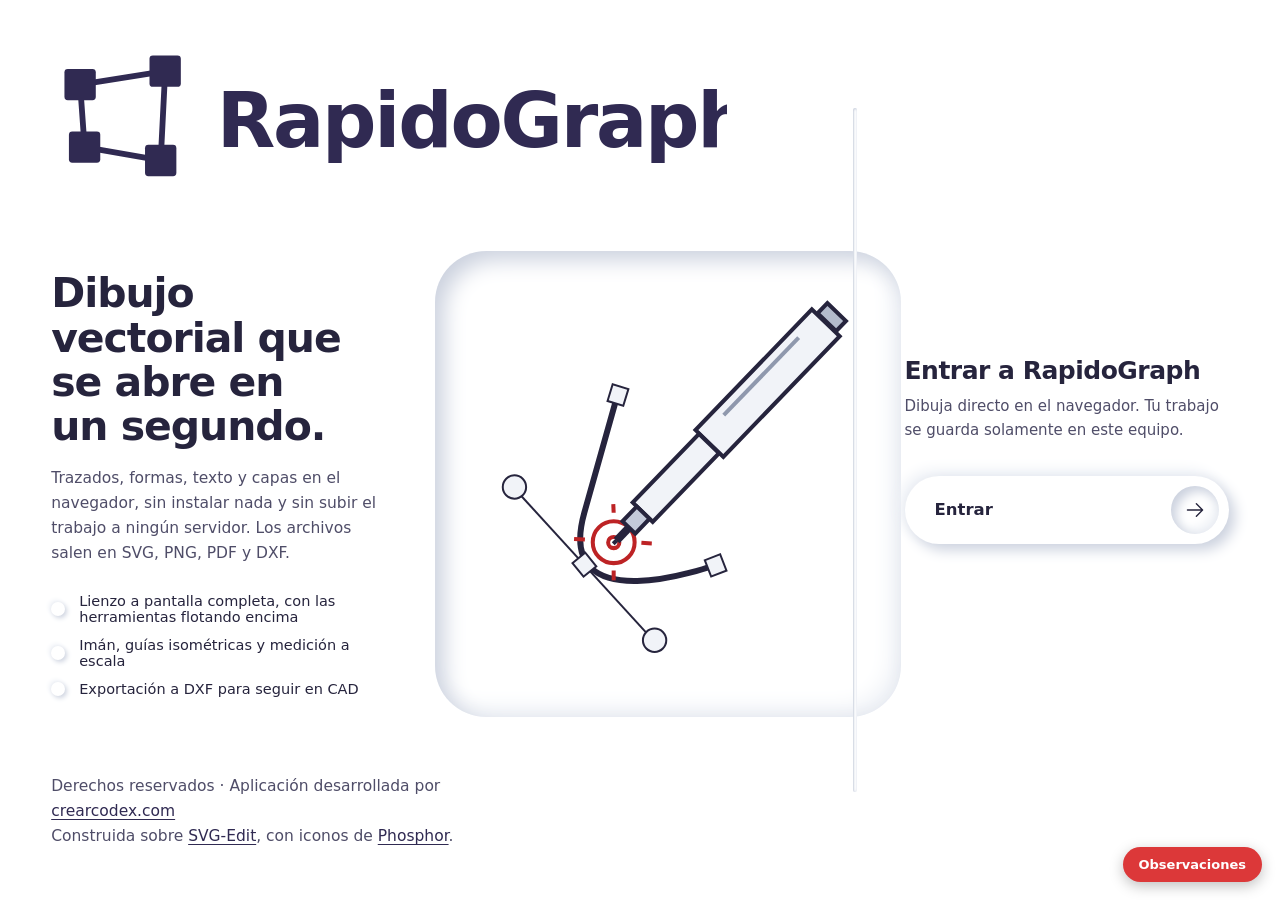
==== commit cba1dcd5: "Fondo blanco en el editor y la portada El relieve pasa a darlo la sombra gris con un halo tenue, por" ====
--- a/inicio.html
+++ b/inicio.html
@@ -10,13 +10,15 @@
     /* Misma superficie en relieve que el editor: un solo tono, y la forma la dan
        una sombra de luz arriba a la izquierda y otra de sombra abajo a la derecha. */
     :root {
-      --nm-base: #e3e7ee;
-      --nm-luz: #ffffff;
-      --nm-sombra: #b3bbcc;
-      --nm-sombra-honda: #a3adc1;
-      --nm-tinta: #26243d;         /* 12.1:1 sobre la base */
-      --nm-tinta-suave: #4f4d68;   /* 6.5:1 */
-      --nm-acento: #bd2325;        /* 4.9:1 */
+      --nm-base: #ffffff;
+      /* sobre blanco el relieve lo da la sombra gris; arriba a la izquierda queda
+         un halo muy tenue que termina de dibujar cada forma */
+      --nm-luz: #eef1f6;
+      --nm-sombra: #cbd1de;
+      --nm-sombra-honda: #b9c1d1;
+      --nm-tinta: #26243d;         /* 14.9:1 sobre blanco */
+      --nm-tinta-suave: #4f4d68;   /* 8.1:1 */
+      --nm-acento: #bd2325;        /* 6.1:1 */
       --nm-indigo: #302a52;
 
       --nm-relieve: 6px 6px 14px var(--nm-sombra), -6px -6px 14px var(--nm-luz);
